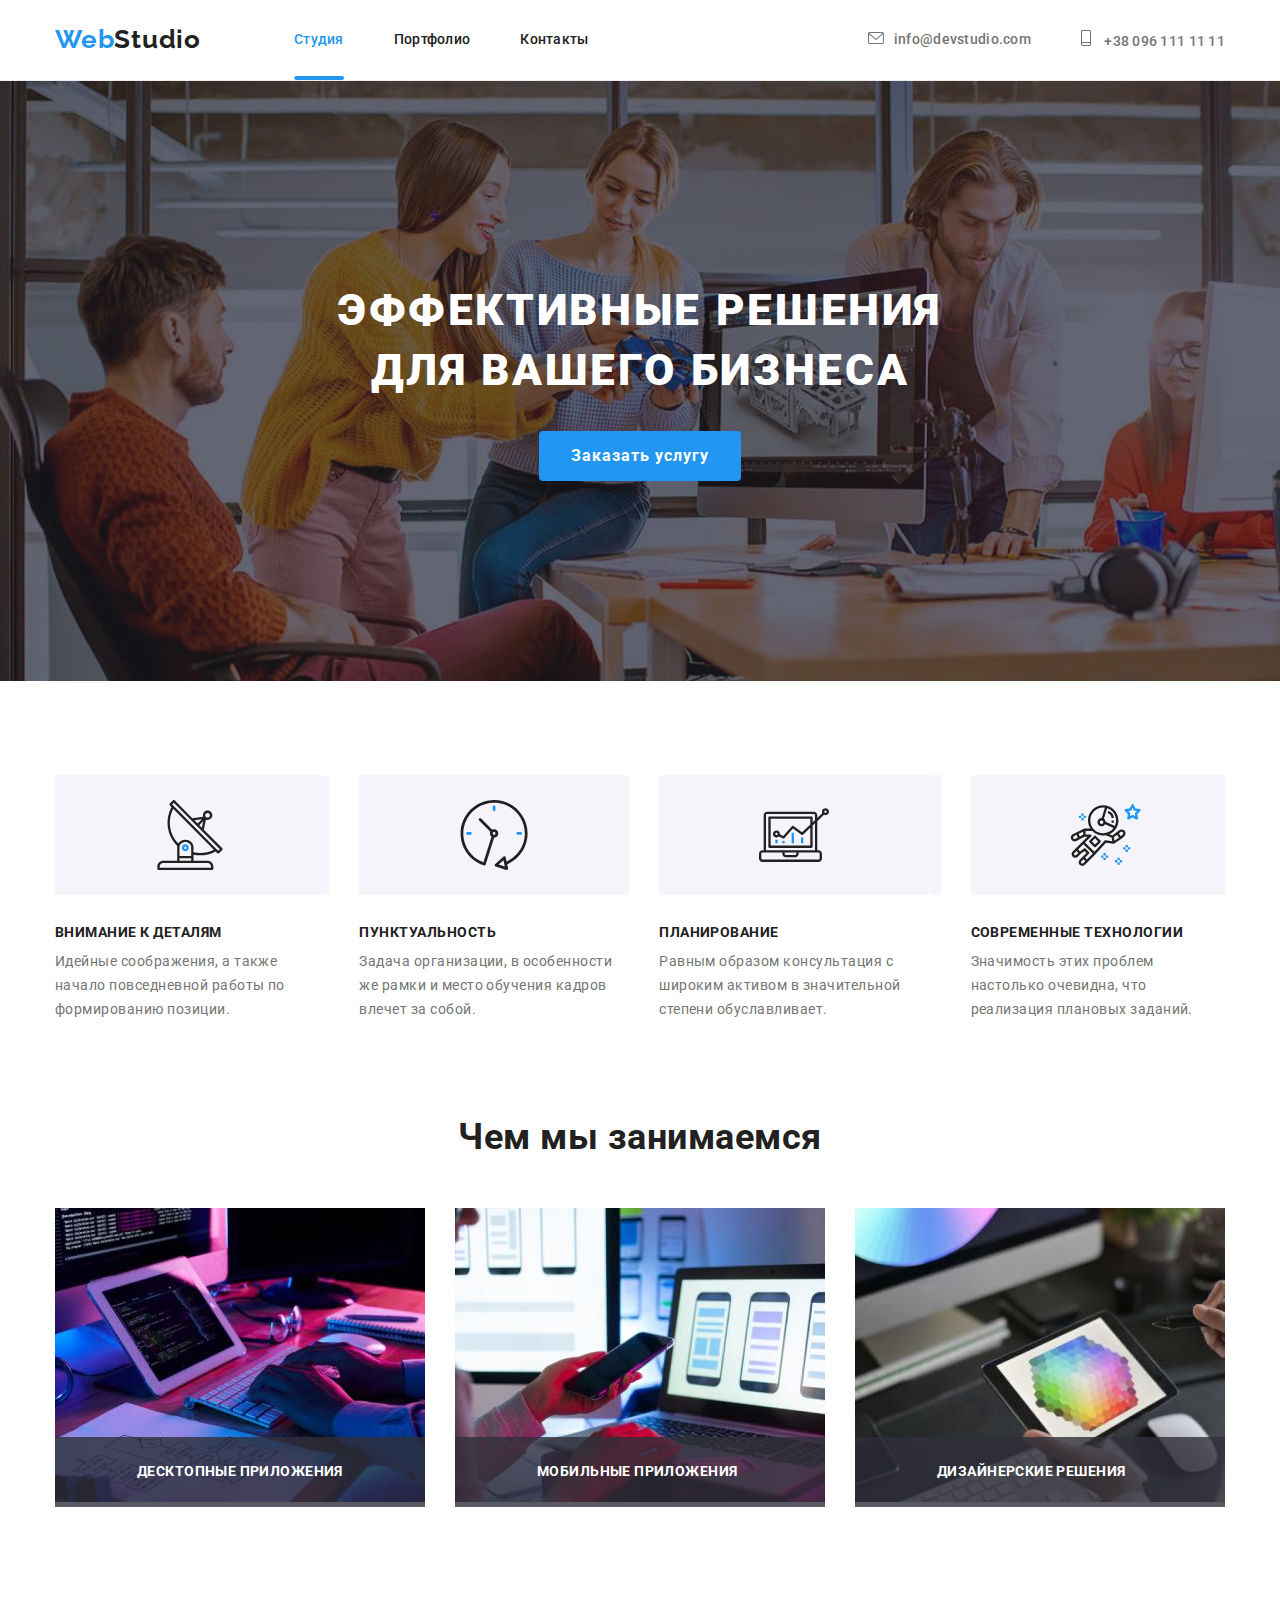
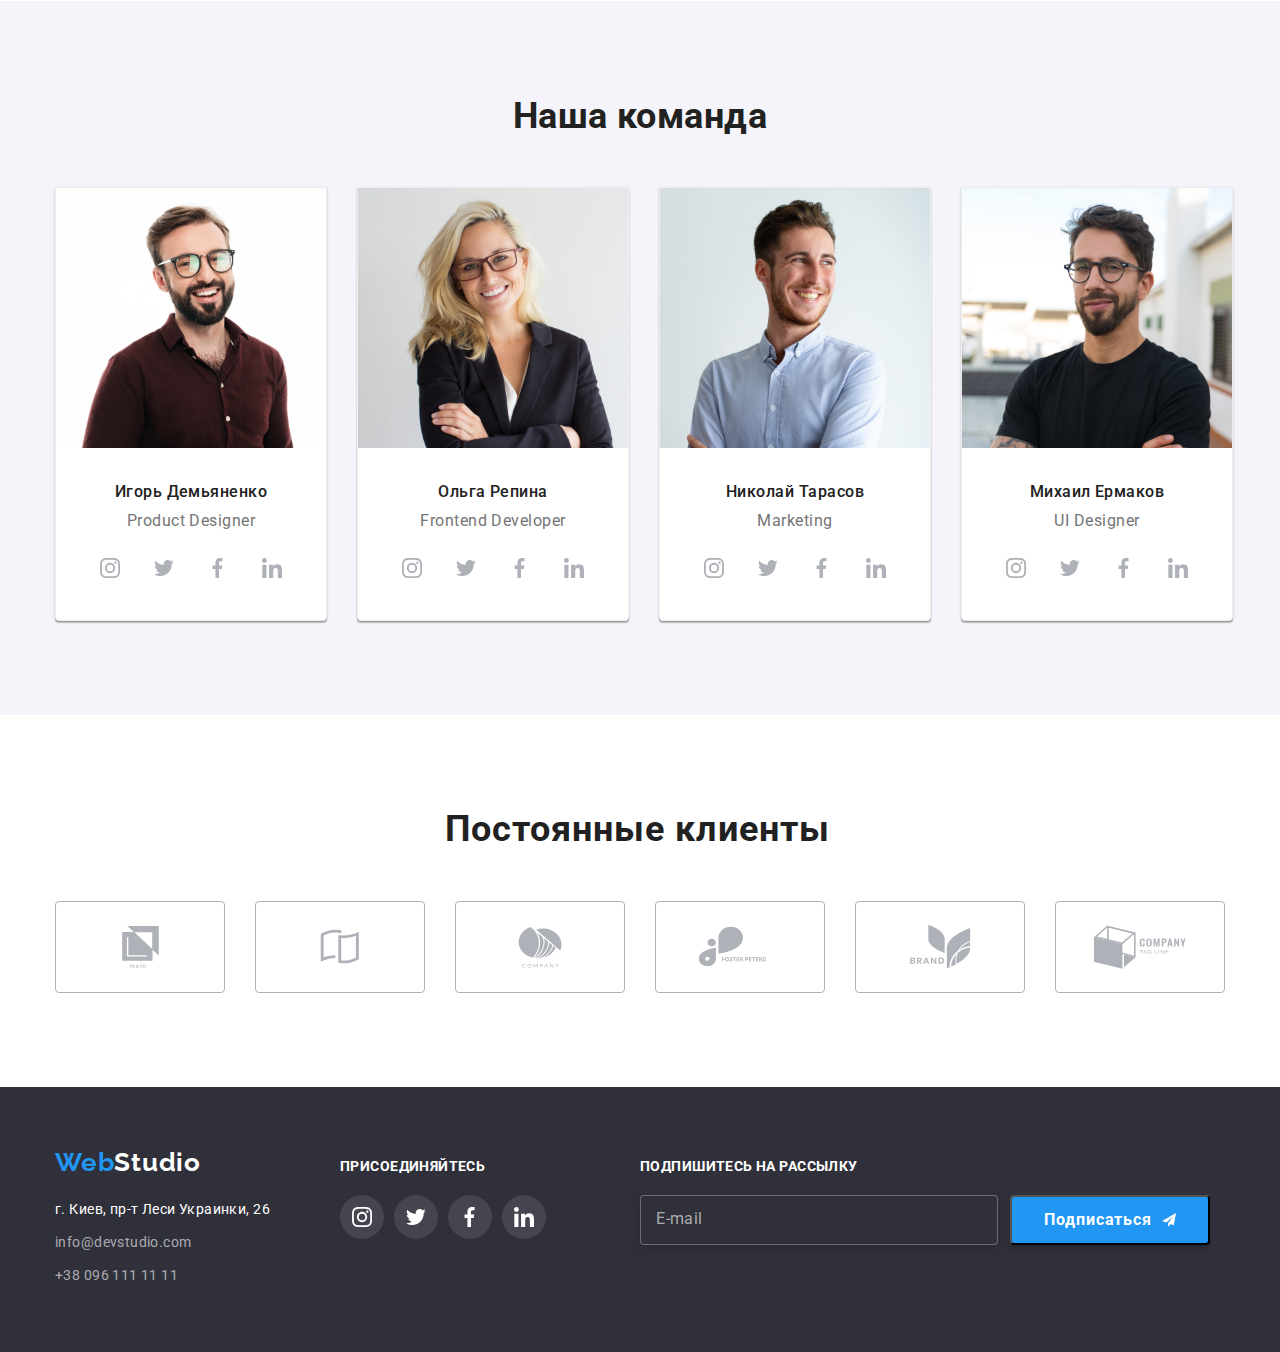
==== index.html @ e9933fcd "сделал форму на футер" ====
<!DOCTYPE html>
<html lang="ru">
<head>
    <meta charset="UTF-8">
    <meta http-equiv="X-UA-Compatible" content="IE=edge">
    <meta name="viewport" content="width=device-width, initial-scale=1.0">
    <title>"Эфективное решение для вашего бизнеса"</title>
    <link rel="preconnect" href="https://fonts.googleapis.com">
    <link rel="preconnect" href="https://fonts.gstatic.com" crossorigin>
<link rel="preconnect" href="https://fonts.googleapis.com">
<link rel="preconnect" href="https://fonts.gstatic.com" crossorigin>
<link href="https://fonts.googleapis.com/css2?family=Raleway:wght@700&family=Roboto:wght@400;500;700;900&display=swap" rel="stylesheet">    
<link rel="stylesheet" href="https://cdnjs.cloudflare.com/ajax/libs/modern-normalize/1.1.0/modern-normalize.min.css">
<link rel="stylesheet" href="./css/styles.css">
</head>
<body>
    <header class="hader">
        <div class="conteiner header">
            <a class="logo" href="index.html">Web<span class="logo studio">Studio</span></a>
            <nav class="navigation-nav">
                <ul class="navigation">
                    <li class="navigation-list"><a class="navigation-link current" href="index.html">Студия</a></li>
                    <li class="navigation-list"><a class="navigation-link" href="./portfolio.html">Портфолио</a></li>
                    <li class="navigation-list"><a class="navigation-link" href="index.html">Контакты</a></li>
                </ul>
            </nav>
            <ul class="contacts">
                <li class="cotacts-li"> 
                    <a class="contacts-link" href="emailto:info@devstudio.com"><svg class="image-contacts" width="16" height="12">
                        <use href="./image/symbol-defs.svg#icon-envelope"></use></svg>info@devstudio.com
                    </a>
                </li>
                <li class="contacts-li">
                    <a class="contacts-link" href="tel:+380961111111"><svg class="image-contacts" width="10" height="16">
                        <use href="./image/symbol-defs.svg#icon-telephone"></use></svg> +38 096 111 11 11
                    </a>
                </li>
            </ul>
        </div>
    </header>
        
    <main>
       <section class="section main">
            <div class="conteiner hero">
                <h1 class="main-title">Эффективные решения для вашего бизнеса</h1>
                <button class="main-button" type="button" data-modal-open>Заказать услугу</button>
            </div>
            <div class="backdrop is-hidden" data-modal>
                <div class="modal">
                    <button type="button" class="closed" data-modal-close>
                        <svg class="image-closed">
                            <use href="./image/symbol-defs.svg#icon-close"></use>
                        </svg>
                    </button>
                </div>
            </div>
        </section>
        <section class="section feature">
            <div class="conteiner">
                <ul class="feature-ul">
                    <li class="feature-li attention">
                        <h3 class="feature-title">Внимание к деталям</h3>
                        <p class="text">Идейные соображения, а также начало повседневной работы по формированию позиции.</p>
                    </li>
                    <li class="feature-li punctuality">
                        <h3 class="feature-title">Пунктуальность</h3>
                        <p class="text">Задача организации, в особенности же рамки и место обучения кадров влечет за собой.</p>
                    </li>
                    <li class="feature-li planning">
                        <h3 class="feature-title">Планирование</h3>
                        <p class="text">Равным образом консультация с широким активом в значительной степени обуславливает.</p>
                    </li>
                    <li class="feature-li technology">
                        <h3 class="feature-title">Современные технологии</h3>
                        <p class="text">Значимость этих проблем настолько очевидна, что реализация плановых заданий.</p>
                    </li>
                </ul>
            </div>
        </section>
        <section class="section activities">
            <div class="conteiner activities">
                <h2 class="activities-title">Чем мы занимаемся</h2>
                <ul class="activities-list">
                    <li class="activities-img">
                        <img src="./image/business1.jpg" width="370" alt="клавиатура и схемы">
                        <p class="bg-text">Десктопные приложения</p>
                    </li>
                    <li class="activities-img">
                        <img src="./image/business2.jpg" width="370" alt="разработка мобильного приложения">
                        <p class="bg-text">Мобильные приложения</p>
                    </li>
                    <li class="activities-img">
                        <img src="./image/business3.jpg" width="370" alt="цвета в приложении">
                        <p class="bg-text">Дизайнерские решения</p>
                    </li>
                </ul>
                
            </div>
        </section>
        <section class="section team">
            <div class="conteiner">
                <h2 class="team-title">Наша команда</h2>
                <ul class="team-ul">
                    <li class="team-list">
                        <img src="./image/фото1.jpg" width="270" alt="фото Игоря">
                        <h3 class="name">Игорь Демьяненко</h3>
                        <p class="job">Product Designer</p>
                        <ul class="social-ul">
                            <li class="social-li"><a class="social-link" href=""><svg class="social-image"><use href="./image/symbol-defs.svg#icon-instagram"></use></svg></a></li>
                            <li class="social-li"><a class="social-link" href=""><svg class="social-image"><use href="./image/symbol-defs.svg#icon-twt"></use></svg></a></li>
                            <li class="social-li"><a class="social-link" href=""><svg class="social-image"><use href="./image/symbol-defs.svg#icon-fb"></use></svg></a></li>
                            <li class="social-li"><a class="social-link" href=""><svg class="social-image"><use href="./image/symbol-defs.svg#icon-linkedin-1"></use></svg></a></li>

                        </ul>
                    </li>
                    <li class="team-list">
                        <img src="./image/фото2.jpg" width="270" alt="фото Ольги">
                        <h3 class="name">Ольга Репина</h3>
                        <p class="job">Frontend Developer</p>
                        <ul class="social-ul">
                            <li class="social-li"><a class="social-link" href=""><svg class="social-image"><use href="./image/symbol-defs.svg#icon-instagram"></use></svg></a></li>
                            <li class="social-li"><a class="social-link" href=""><svg class="social-image"><use href="./image/symbol-defs.svg#icon-twt"></use></svg></a></li>
                            <li class="social-li"><a class="social-link" href=""><svg class="social-image"><use href="./image/symbol-defs.svg#icon-fb"></use></svg></a></li>
                            <li class="social-li"><a class="social-link" href=""><svg class="social-image"><use href="./image/symbol-defs.svg#icon-linkedin-1"></use></svg></a></li>

                        </ul>
                    </li>
                    <li class="team-list">
                        <img src="./image/фото3.jpg" width="270" alt="фото Николая">
                        <h3 class="name">Николай Тарасов</h3>
                        <p class="job">Marketing</p>
                        <ul class="social-ul">
                            <li class="social-li"><a class="social-link" href=""><svg class="social-image"><use href="./image/symbol-defs.svg#icon-instagram"></use></svg></a></li>
                            <li class="social-li"><a class="social-link" href=""><svg class="social-image"><use href="./image/symbol-defs.svg#icon-twt"></use></svg></a></li>
                            <li class="social-li"><a class="social-link" href=""><svg class="social-image"><use href="./image/symbol-defs.svg#icon-fb"></use></svg></a></li>
                            <li class="social-li"><a class="social-link" href=""><svg class="social-image"><use href="./image/symbol-defs.svg#icon-linkedin-1"></use></svg></a></li>
                        </ul>
                    </li>
                    <li class="team-list">
                        <img src="./image/фото4.jpg" width="270" alt="фото Михаила">
                        <h3 class="name">Михаил Ермаков</h3>
                        <p class="job">UI Designer</p>
                        <ul class="social-ul">
                            <li class="social-li"><a class="social-link" href=""><svg class="social-image"><use href="./image/symbol-defs.svg#icon-instagram"></use></svg></a></li>
                            <li class="social-li"><a class="social-link" href=""><svg class="social-image"><use href="./image/symbol-defs.svg#icon-twt"></use></svg></a></li>
                            <li class="social-li"><a class="social-link" href=""><svg class="social-image"><use href="./image/symbol-defs.svg#icon-fb"></use></svg></a></li>
                            <li class="social-li"><a class="social-link" href=""><svg class="social-image"><use href="./image/symbol-defs.svg#icon-linkedin-1"></use></svg></a></li>
                        </ul>
                    </li>
                </ul>
            </div>
        </section>
        <section class="section clients">
            <div class="conteiner"> 
                <h2 class="title-clients">Постоянные клиенты</h2>
                <ul class="clients-ul">
                    <li class="clients-li"><a href="" class="clients-link"><svg class="icon-clients" width="41" height="42"><use href="./image/symbol-defs.svg#icon-gr1"></use></svg></a></li>
                    <li class="clients-li"><a href="" class="clients-link"><svg class="icon-clients" width="40" height="52"><use href="./image/symbol-defs.svg#icon-gr2"></use></svg></a></li>
                    <li class="clients-li"><a href="" class="clients-link"><svg class="icon-clients" width="44" height="42"><use href="./image/symbol-defs.svg#icon-gr3"></use></svg></a></li>
                    <li class="clients-li"><a href="" class="clients-link"><svg class="icon-clients" width="85" height="41"><use href="./image/symbol-defs.svg#icon-gr4"></use></svg></a></li>
                    <li class="clients-li"><a href="" class="clients-link"><svg class="icon-clients" width="63" height="45"><use href="./image/symbol-defs.svg#icon-gr5"></use></svg></a></li>
                    <li class="clients-li"><a href="" class="clients-link"><svg class="icon-clients" width="94" height="44"><use href="./image/symbol-defs.svg#icon-gr6"></use></svg></a></li>

                </ul>
            </div>

        </section>
    </main>
    <footer class="section-footer">
       <div class="conteiner footer">
            <div class="primary">
                <a class="logo white" href="index.html">Web<span class="footer-studio">Studio</span></a>
                <address class="adress-footer">
                    <p class="adress">г. Киев, пр-т Леси Украинки, 26</p>
                    <ul class="list">
                        <li><a class="contacts-footer" href="emailto:info@devstudio.com">info@devstudio.com </a></li>
                        <li><a class="contacts-footer tel" href="tel:+380961111111"> +38 096 111 11 11</a></li>
                    </ul>
                </address>
            </div>
            <div class="second">
                <h2 class="title-footer">Присоединяйтесь</h2>
                <ul class="social-footer">
                    <li class="footer-li"><a href="" class="footer-link"><svg class="icon-footer"><use href="./image/symbol-defs.svg#icon-instagram"></use></svg></a></li>
                    <li class="footer-li"><a href="" class="footer-link"><svg class="icon-footer"><use href="./image/symbol-defs.svg#icon-twt2"></use></svg></a></li>
                    <li class="footer-li"><a href="" class="footer-link"><svg class="icon-footer"><use href="./image/symbol-defs.svg#icon-fb2"></use></svg></a></li>
                    <li class="footer-li"><a href="" class="footer-link"><svg class="icon-footer"><use href="./image/symbol-defs.svg#icon-linkedin-1-1"></use></svg></a></li>
                </ul>
            </div>
            
                
                    <div class="form-conteiner">
                        <h2 class="title-form">Подпишитесь на рассылку</h2>
                        <form class="form-footer">
                            <label class="footer-label" for="mail-footer">
                                <input 
                                class="footer-input" 
                                type="text" 
                                name="mail-footer" 
                                id="mail-footer">
                                <span class="text-footer">E-mail</span>
                            </label>
                            <button type="submit" class="button-footer">Подписаться <svg class="icon-send" width="24" height="24" ><use href="./image/symbol-defs.svg#icon-icon-send" ></use></svg></button>
                        </form>
                    </div>
                



           
        </div>
    </footer>
<script src="./js/modal.js"></script>
</body>
</html>
---- css/styles.css ----
:root {
    --primary-text-color: #757575;
    --title-text-color: #212121;
    --accent-color: #2196F3;
}


a {
    text-decoration: none;
    cursor: default;
}



body {
    color:var(--primary-text-color);
    background-color: #ffffff;
    font-family: roboto, sans-serif;
    letter-spacing: 0.03em;
}
ul {
    padding-inline-start: 0;
    margin-block-start: 0;
    margin-block-end: 0;
    list-style: none;
}
p {
    display: none;
    margin-block-start: 1em;
    margin-block-end: 1em;
    margin-inline-start: 0px;
    margin-inline-end: 0px;
}


.conteiner {
    width: 1200px;
    margin-left: auto;
    margin-right: auto;
    padding-left: 15px;
    padding-right: 15px;
    

}


.section {
    padding-top: 94px;
    padding-bottom: 94px;
}

/* секция хедер */

.logo {
    padding-right: auto;
    padding-top: 24px;
    padding-bottom: 25px;
    font-family: 'Raleway';
    font-style: normal;
    font-weight: 700;
    font-size: 26px;
    line-height: 1.19;
    letter-spacing: 0.03em;
    color: #2196F3; 
    
}
.studio {
    color: var(--title-text-color);
    margin-left: 0;
    padding-left: 0;
}

header {
    border-bottom: 1px solid #ECECEC;
}

.header {
    display: flex;
    align-items: center;
    margin-bottom: 0;
    
}

.navigation {
    display: flex;
    padding-left: 93px;
    margin-bottom: 0;
    margin-top: 0;
    
}



.navigation-link {
    padding-top: 32px;
    display: block;
    color: var(--title-text-color);
    font-family: 'Roboto';
    font-style: normal;
    font-weight: 500;
    font-size: 14px;
    line-height: 1.14;
    letter-spacing: 0.02em;
    transition: color 250ms cubic-bezier(0.4, 0, 0.2, 1);
}
.navigation-list + .navigation-list {
    margin-left: 50px;
}

.contacts {
    display: flex;
    margin-left: auto;
    margin-bottom: 0;
    padding-left: 0;
    margin-top: 0;
    
}
.contacts-li {
    margin-left: 50px;
    
}



.navigation-link:hover, 
.navigation-link:focus {
    color: var(--accent-color);
}



.contacts-link {
    min-width: 142px;
    padding-top: 32px;
    padding-bottom: 32px;
    color: var(--primary-text-color);
    font-family: 'Roboto';
    font-weight: 500;
    font-size: 14px;
    line-height: 1.14;
    letter-spacing: 0.02em;
    transition: color 250ms cubic-bezier(0.4, 0, 0.2, 1), fill 250ms cubic-bezier(0.4, 0, 0.2, 1);
}

.contacts-link:hover,
.contacts-link:focus {
    fill: var(--accent-color);
    color: var(--accent-color);
}

.image-contacts {
    margin-right: 10px;
    fill: currentColor;
}
.current {
    color: var(--accent-color);
}
.current::after {
    content: "";
    background-image: url(../image/hover.svg);
    margin-top: 28px;
    display: block;
    width: 100%;
    height: 4px;
    border-radius: 2px;
}

/* главная секция */
.main {
    background-image: linear-gradient(to right,
            #2F303A66, rgba(47, 48, 58, 0.4)), url(../image/Img.jpg);
    text-align: center;
    padding-top: 200px;
    padding-bottom: 200px;

}

.main-title {
    margin-top: 0;
    margin-left: auto;
    margin-right: auto;
    margin-bottom: 30px;
    
    
    color: #FFFFFF;
    font-weight: 900;
    font-size: 44px;
    line-height: 1.36;
    letter-spacing: 0.06em;
    text-transform: uppercase;
    width: 696px;
    
    
    
}
.main-button {
    display: inline-block;
    cursor: pointer;
    padding: 10px 32px;
    
    min-width: 136px;
    color: #FFFFFF;
    background-color: #2196F3;
    font-weight: 700;
    font-size: 16px;
    line-height: 1.87;
    text-align: center;
    letter-spacing: 0.06em;
    border: 0;
    border-radius: 4px;
    
}

/* наши преимущества */
.feature {
    
    margin-left: auto;
    margin-right: auto;
}

.feature-ul {
    display: flex;
    align-items: center;
    margin-bottom: 0;
    margin-top: 0;
    padding-left: 0;

}
.attention::before{
background-image: url(../image/Group\ 1.svg);
content: "";
display: block;
height: 120px;
}

.punctuality::before{
    background-image: url(../image/Group\ 2.svg);
        content: "";
        display: block;
        height: 120px;
}
.planning::before {
    background-image: url(../image/Group\ 33.svg);
        content: "";
        display: block;
        height: 120px;
       
}

.technology::before {
    background-image: url(../image/Group\ 4.svg);
        content: "";
        display: block;
        height: 120px;
}

.feature-li + .feature-li {
    margin-left: 30px;
}
.feature-title {
    color: var(--title-text-color);
    font-weight: 700;
    font-size: 14px;
    line-height: 1.14;
    text-transform: uppercase;
    margin-top: 30px;
    margin-bottom: 10px;
    
}
.text {
    margin-top: 0;
    margin-bottom: 0;
    font-weight: 400;
    font-size: 14px;
    line-height: 1.71;
    display: block;
}

/* чем мы занимаемся */

.activities {
    margin-bottom: 0;
    padding-top: 0;
}
.activities-title {
    margin-bottom: 50px;
    margin-top: 0;
    text-align: center;

    color: var(--title-text-color);
    font-weight: 700;
    font-size: 36px;
    line-height: 42px;
        
}
.activities-list {
    display: flex;
    align-items: center;
    margin-bottom: 0;
    padding-left: 0;
    margin-top: 0;
}

.activities-img {
    position: relative;
    z-index: -1;
    
}
.activities-img+.activities-img {
    padding-left: 30px;
}

.bg-text {
    display: flex;
    position: absolute;
    bottom: 0;
    right: 0;
    font-size: 14px;
    font-weight: 700;
    line-height: 1.14;
    letter-spacing: 0.03em;
    text-transform: uppercase;
    color: #FFFFFF;
    background: rgba(47, 48, 58, 0.8);
    width: 370px;
    margin: 0;
    padding: 27px 82px;
}


/* наша команда */
.team {
    margin-top: 0;
    background: #F5F4FA;
    
}
.team-title {
    margin-top: 0;
    margin-bottom: 50px;
    color: var(--title-text-color);
    font-weight: 700;
    font-size: 36px;
    line-height: 1.17;
    text-align: center;
    
}

.team-list {
    border: 1px solid #EEEEEE;
    background: #ffffff;
    box-shadow: 0px 1px 3px rgba(0, 0, 0, 0.12), 0px 1px 1px rgba(0, 0, 0, 0.14), 0px 2px 1px rgba(0, 0, 0, 0.2);
    border-radius: 0px 0px 4px 4px;
}


.team-ul {
    display: flex;
    
}
.team-list + .team-list {
    margin-left: 30px;
}
.name {
    color: var(--title-text-color);
    font-weight: 500;
    font-size: 16px;
    line-height: 1.19;
    text-align: center;
    margin-bottom: 10px;
    margin-top: 30px;
    
}
.job {
    font-weight: 400;
    font-size: 16px;
    line-height: 1.19;
    text-align: center;
    margin-top: 0;
    display: block;
    width: 270px;
}
.social-ul {
    display: flex;
    margin-left: auto;
    margin-right: auto;
    margin-bottom: 30px;
    margin-top: 16px;
    width: 206px;
    
}
.social-image {
    width: 20px;
    height: 20px;
    
}
.social-link {
    width: 44px;
    height: 44px;
    border-radius: 50%;
    display: flex;
    padding: 12px;
    fill: #AFB1B8;
    transition: background-color 250ms cubic-bezier(0.4, 0, 0.2, 1), fill 250ms cubic-bezier(0.4, 0, 0.2, 1);
}

.social-link:hover,
.social-link:focus {
    background-color: var(--accent-color);
    fill: #ffffff;
}


.social-li + .social-li {
    margin-left: 10px;
}
/* секция клиенты */

.clients {
    
    margin-left: auto;
    margin-right: auto;
    text-align: center;
    
}
.title-clients {
    display: flex;
    width: 391px;
    font-family: 'Roboto';
    font-style: normal;
    font-weight: 700;
    font-size: 36px;
    line-height: 1.16;
    letter-spacing: 0.03em;
    color: #212121;
    margin-bottom:0;
    margin-top: 0;
    margin-left: auto;
    margin-right: auto;
    padding: 0;
    margin-block-start: 0;
    margin-block-end: 0;
}

.clients-ul {
    display: flex;
    width: 1170px;
    justify-content: center;
    text-align: center;
    color: #AFB1B8;
    margin-top: 50px;
}

.clients-li {
   
    display: flex;
}
.clients-li + .clients-li {
    margin-left: 30px;
}

.clients-link {
    display: flex;
    fill: #AFB1B8;
    width: 170px;
    height: 92px;
    align-items: center;
    justify-content: center;
    border: 1px solid #AFB1B8;
    border-radius: 4px;
    transition: border 250ms cubic-bezier(0.4, 0, 0.2, 1), fill 250ms cubic-bezier(0.4, 0, 0.2, 1);
}

.icon-clients {
    color: currentColor;
}


 .clients-link:hover,
 .clients-link:focus {
    fill: #2196F3;
    border: 1px solid #2196F3;
 }



/* футер */
.section-footer {
    background-color: #2F303A;
    margin-right: auto;
    color: var(--primary-text-color);
    padding-top: 60px;
    padding-bottom: 60px;
    display: flex;
   
    
}

.footer {
    display: flex;
}

.primary {
    margin-right: 70px;
}

.footer-studio {
    font-weight: 700;
    font-size: 26px;
    line-height: 1.19;
    letter-spacing: 0.03em;
    color: #FFFFFF
}
.adress-foter {
    padding-bottom: 60px;
    display: flex;
}

.white {
    display: block;
    margin-bottom: 20px;
    
    padding: 0;
}
.adress {
    margin-top: 0;
    margin-bottom: 9px;
    color: #ffffff;
    font-family: 'Roboto';
    font-style: normal;
    font-weight: 400;
    font-size: 14px;
    line-height: 1.71;
    letter-spacing: 0.03em;
    display: block;
    
}
.contacts-footer {
    display: block;
    margin-bottom: 9px;
    color: rgba(255, 255, 255, 0.6);
    text-decoration: none;
    cursor: default;
    font-family: 'Roboto';
    font-style: normal;
    font-weight: 400;
    font-size: 14px;
    line-height: 1.71;
    letter-spacing: 0.03em;
}
.tel {
    margin-bottom: 0;
}
.list {
    margin-top: 0;
    margin-bottom: 4px;
    padding-left: 0;
    transition: color 250ms cubic-bezier(0.4, 0, 0.2, 1);
}



.list :hover, 
.list :focus {
color: var(--accent-color);
}

.second {
    
    width: 206px;
}
.title-footer {
    font-family: 'Roboto';
    font-style: normal;
    font-weight: 700;
    font-size: 14px;
    line-height: 1.14;
    letter-spacing: 0.03em;
    text-transform: uppercase;
    color: #FFFFFF;
    display: flex;
    margin-bottom: 20px;
    
    width: 145px;
    
}
.social-footer {
    display: flex;
    width: 206px;
    margin-left: auto;
    margin-right: auto;

}
.footer-li {
    width: 44px;
    height: 44px;
}
.footer-li + .footer-li {
    margin-left: 10px;
}
.footer-link {
    display: flex;
    border-radius: 50%;
    padding: 12px;
    width: 44px;
    height: 44px;
    background: rgba(255, 255, 255, 0.1);
    fill: #ffffff;
    transition: background-color 250ms cubic-bezier(0.4, 0, 0.2, 1);
    
}

.icon-footer {
    width: 20px;
    height: 20px;

}

.footer-link:hover, 
.footer-link:focus {
    background-color: #2196F3;
}

.form-conteiner {
    margin-left: 94px;
    width: 570px;
    display: flex;
    flex-direction: column;
}
.title-form {
    font-family: 'Roboto';
    font-style: normal;
    font-weight: 700;
    font-size: 14px;
    line-height: 1.14;
    letter-spacing: 0.03em;
    text-transform: uppercase;
    color: #FFFFFF;
    margin-bottom: 20px;
}

.form-footer {
    display: flex;
}
.footer-input {
    width: 358px;
    height: 50px;
    border: 1px solid rgba(255, 255, 255, 0.3);
    filter: drop-shadow(0px 4px 4px rgba(0, 0, 0, 0.15));
    border-radius: 4px;
    background-color: #2F303A;
    margin-right: 12px;
    color:  rgba(255, 255, 255, 0.3);
    padding-left: 16px;
}
.footer-label {
    position: relative;
    
}

.text-footer {
    position: absolute;
    top: 15px;
    left: 16px;
    color: rgba(255, 255, 255, 0.6);
}
.button-footer {
    width: 200px;
    height: 50px;
    background: #2196F3;
    box-shadow: 0px 4px 4px rgba(0, 0, 0, 0.15);
    border-radius: 4px;
   
    font-family: 'Roboto';
    font-style: normal;
    font-weight: 700;
    font-size: 16px;
    line-height: 1.87;
    letter-spacing: 0.06em;
    color: #FFFFFF;
    padding-top: 10px;
    padding-bottom: 10px;
    
    align-items: center;
    justify-content: center;
    display: flex;
    margin-right: 0;
}

.icon-send {
    padding-left: 10px;
}


/* разметка для кнопки */
.backdrop {
    position: fixed;
    width: 100%;
    height: 100%;
    top: 0;
    left: 0;
    background-color: rgba(0, 0, 0, 0.1);
    border: 1px solid #0000001A;
    transition: opasity 250ms cubic-bezier(0.4, 0, 0.2, 1),
    visibilitty 250ms cubic-bezier(0.4, 0, 0.2, 1);
}

.backdrop.is-hidden {
    visibility: hidden;
    opacity: 0;
    pointer-events: none;
   
}

.modal {
    position: absolute;
    top: 50%;
    left: 50%;
    transform: translate(-50%, -50%);
    width: 528px;
    height: 581px;
    background-color: #FFFFFF;
    box-shadow: 0px 1px 3px rgba(0, 0, 0, 0.12), 0px 1px 1px rgba(0, 0, 0, 0.14), 0px 2px 1px rgba(0, 0, 0, 0.2);
    border-radius: 4px;
    display: flex;
    
}

.backdrop.is-hidden .modal {
    transform: translate(-50%, -50%) scale(1.1,1)
}


.image-closed {
   width: 11px;
   height: 11px;
    
}
.closed {
    display: flex;
    position: absolute;
    top: 8px;
    right: 8px;
    justify-content: center;
    align-items: center;
    width: 30px;
    height: 30px;
    background: #FFFFFF;
    border: 1px solid rgba(0, 0, 0, 0.1);
    border-radius: 50%;
    cursor: pointer;
    padding: 6px;
  
}



/* css для портфолио */



.filter {
    display: flex;
    margin-top: 0;
    margin-bottom: 50px;
    width: 594px;
    margin-left: auto;
    margin-right: auto;
}

.filter-li {
    display: flex;
    margin-top: 0;
   
    
}

.filter-button {
    border-radius: 4px;
    cursor: pointer;
    background: #F5F4FA;
    color: var(--title-text-color);
    font-weight: 500;
    font-size: 16px;
    line-height: 1.63;
    text-align: center;
    padding: 6px 22px;
    margin-right: 0;
    min-width: 16px;
    border: 0;
    transition:  color 250ms cubic-bezier(0.4, 0, 0.2, 1), background 250ms cubic-bezier(0.4, 0, 0.2, 1),
    box-shadow 250ms cubic-bezier(0.4, 0, 0.2, 1), border-radius 250ms cubic-bezier(0.4, 0, 0.2, 1);
}

.filter-li+.filter-li {
    margin-left: 8px;
}

.filter-button:hover,
.filter-button:focus {
    background: var(--accent-color);
    color: #FFFFFF;
    box-shadow: 0px 3px 1px rgba(0, 0, 0, 0.1), 0px 1px 2px rgba(0, 0, 0, 0.08), 0px 2px 2px rgba(0, 0, 0, 0.12);
    border-radius: 4px;
}


.portfolio-main {
    display: flex;
    flex-wrap: wrap;
    margin-bottom: 0;
    margin-top: 0;
    padding-left: 0;
   
}

.portfolio-main :nth-child(n+7) {
    margin-bottom: 0px;
}
.portfolio-main :nth-child(3n) {
    margin-right: 0;
}

.portfolio-list {
   
    box-sizing: border-box;
    width: 370px;
    background: #FFFFFF;
    border: 1px solid #EEEEEE;
    margin-bottom: 30px;
    margin-right: 30px;
   
    transition: box-shadow 250ms cubic-bezier(0.4, 0, 0.2, 1);
}


.portfolio-list:hover,
.portfolio-list:focus {
    
box-shadow: 0px 1px 1px rgba(0, 0, 0, 0.12), 
0px 4px 4px rgba(0, 0, 0, 0.06), 
1px 4px 6px rgba(0, 0, 0, 0.16);
}

.image-title {
    margin-left: 24px;
    margin-right: 24px;
    margin-top: 20px;
    margin-bottom: 20px;
    width: 322px;
    display: inline-block;
    
}

.portfolio-title {
    width: 322px;
    color: var(--title-text-color);
    font-weight: 700;
    font-size: 18px;
    line-height: 2;
    letter-spacing: 0.06em;
    cursor: default;
    text-decoration: none;
    margin-top: 0;
    margin-bottom: 4px;
    
    
    
}

.overley {
    overflow: hidden;
    position: relative;
}
.portfolio-text {
    width: 322px;
    color: var(--primary-text-color);
    font-weight: 400;
    font-size: 16px;
    line-height: 1.87;
    margin-top: 0;
    margin-bottom: 0;
    display: flex;
    
}

.hover-portfolio {
   display: flex;
    position: absolute;
    top: 0;
    left: 0;
    width: 369px;
    margin: 0;
    background: rgba(33, 150, 243, 0.9);
    transform: translateY(100%);
    transition: transform 250ms cubic-bezier(0.4, 0, 0.2, 1);
  
}
.portfolio-list:hover .hover-portfolio {
    transform: translateY(0%);
   
}

.hover-text {
    display: inline-block;
    padding: 63px 24px;
    margin-top: 0;
    margin-bottom: 4px;
    font-weight: 400;
    font-size: 18px;
    line-height: 1.55;
    letter-spacing: 0.03em;
    color: #FFFFFF;
   
}
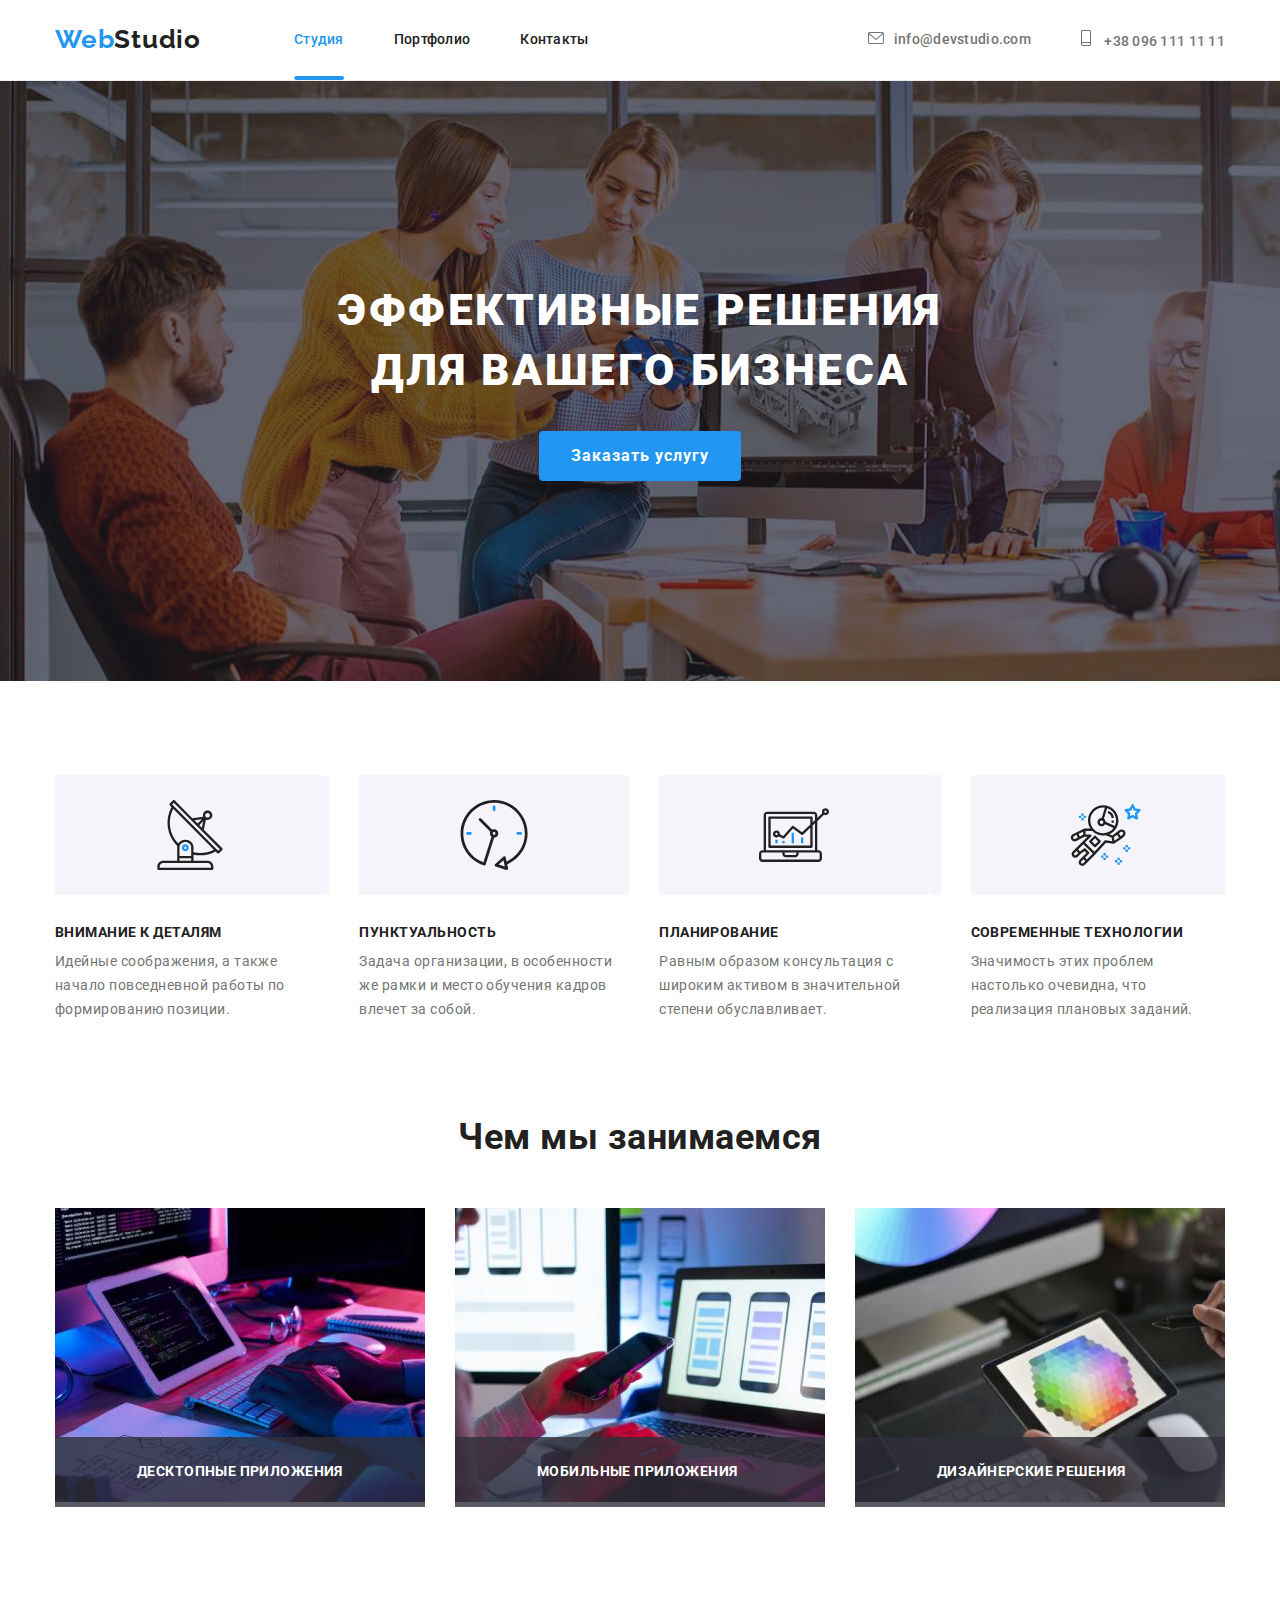
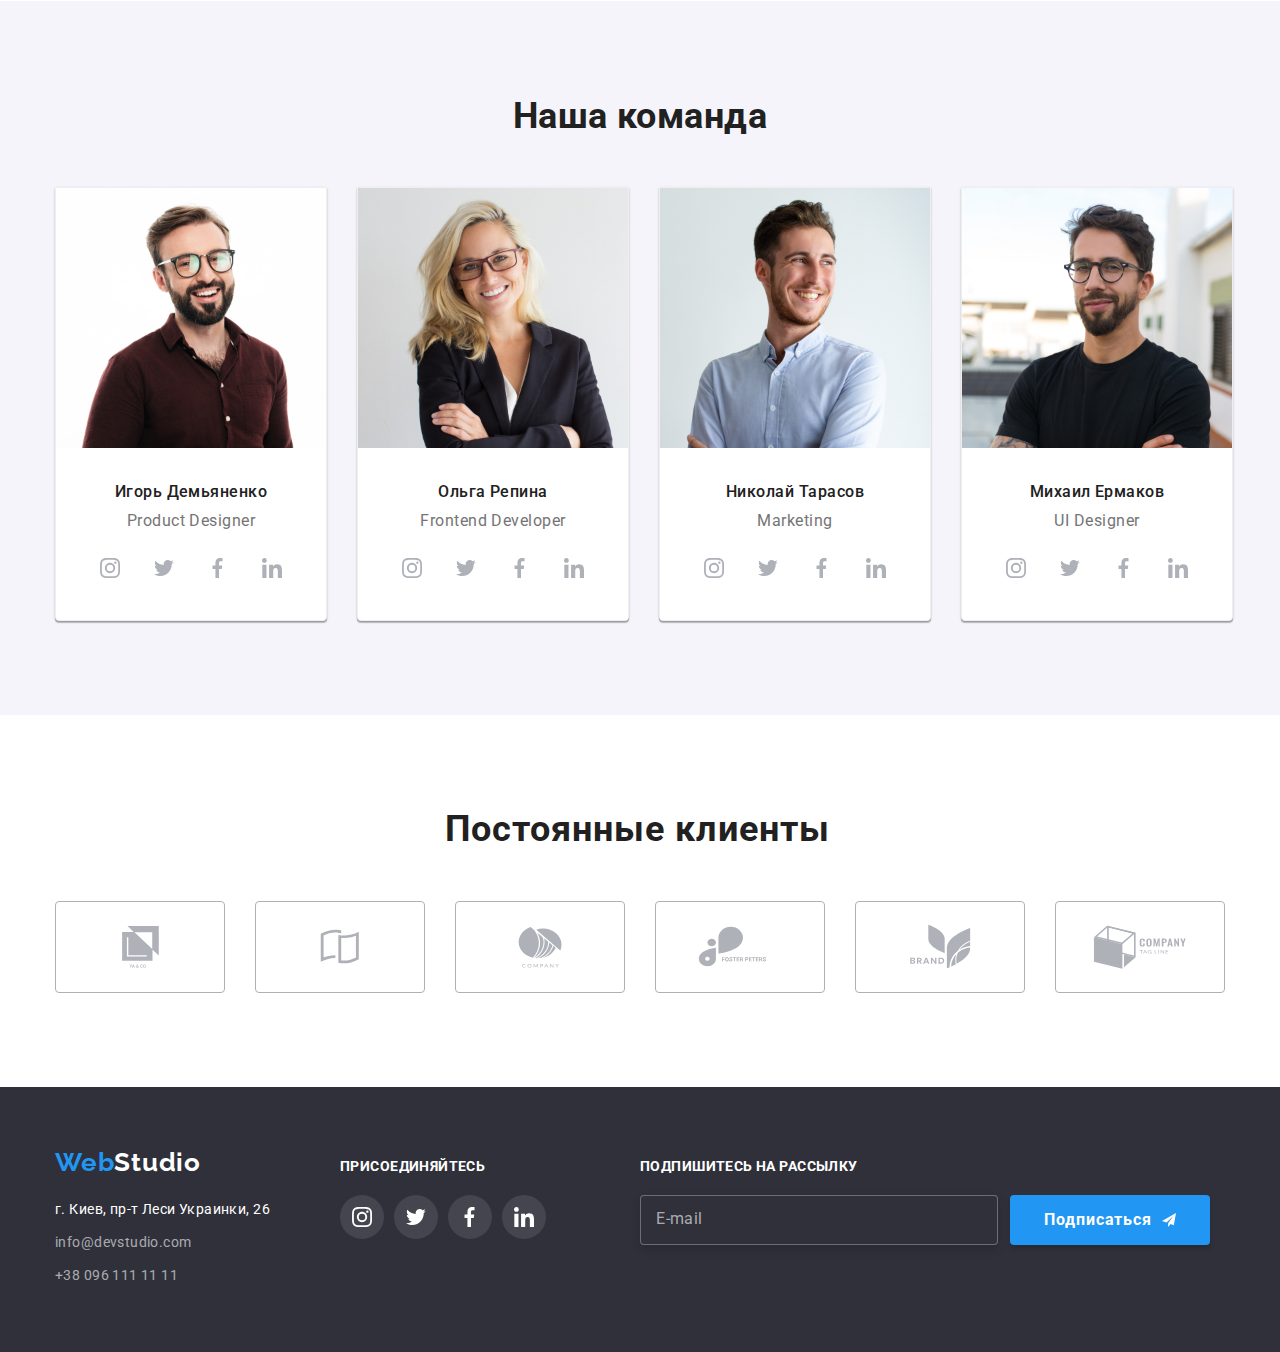
==== commit dc3476a8: "добавил изминения в фокус" ====
--- a/index.html
+++ b/index.html
@@ -197,7 +197,8 @@
                                 class="footer-input" 
                                 type="text" 
                                 name="mail-footer" 
-                                id="mail-footer">
+                                id="mail-footer"
+                                placeholder=" ">
                                 <span class="text-footer">E-mail</span>
                             </label>
                             <button type="submit" class="button-footer">Подписаться <svg class="icon-send" width="24" height="24" ><use href="./image/symbol-defs.svg#icon-icon-send" ></use></svg></button>
--- a/css/styles.css
+++ b/css/styles.css
@@ -662,14 +662,26 @@
     top: 15px;
     left: 16px;
     color: rgba(255, 255, 255, 0.6);
-}
+    transition: color 250ms cubic-bezier(0.4, 0, 0.2, 1),
+    transform 250ms cubic-bezier(0.4, 0, 0.2, 1);
+}
+
+.footer-label:focus-within .text-footer{
+    transform: translateY(-35px);
+    color: var(--accent-color);
+}
+.footer-input:not(:placeholder-shown) + .text-footer{
+    transform: translateY(-35px);
+    color: var(--accent-color);
+}
+
 .button-footer {
     width: 200px;
     height: 50px;
     background: #2196F3;
     box-shadow: 0px 4px 4px rgba(0, 0, 0, 0.15);
     border-radius: 4px;
-   
+    border: 0;
     font-family: 'Roboto';
     font-style: normal;
     font-weight: 700;
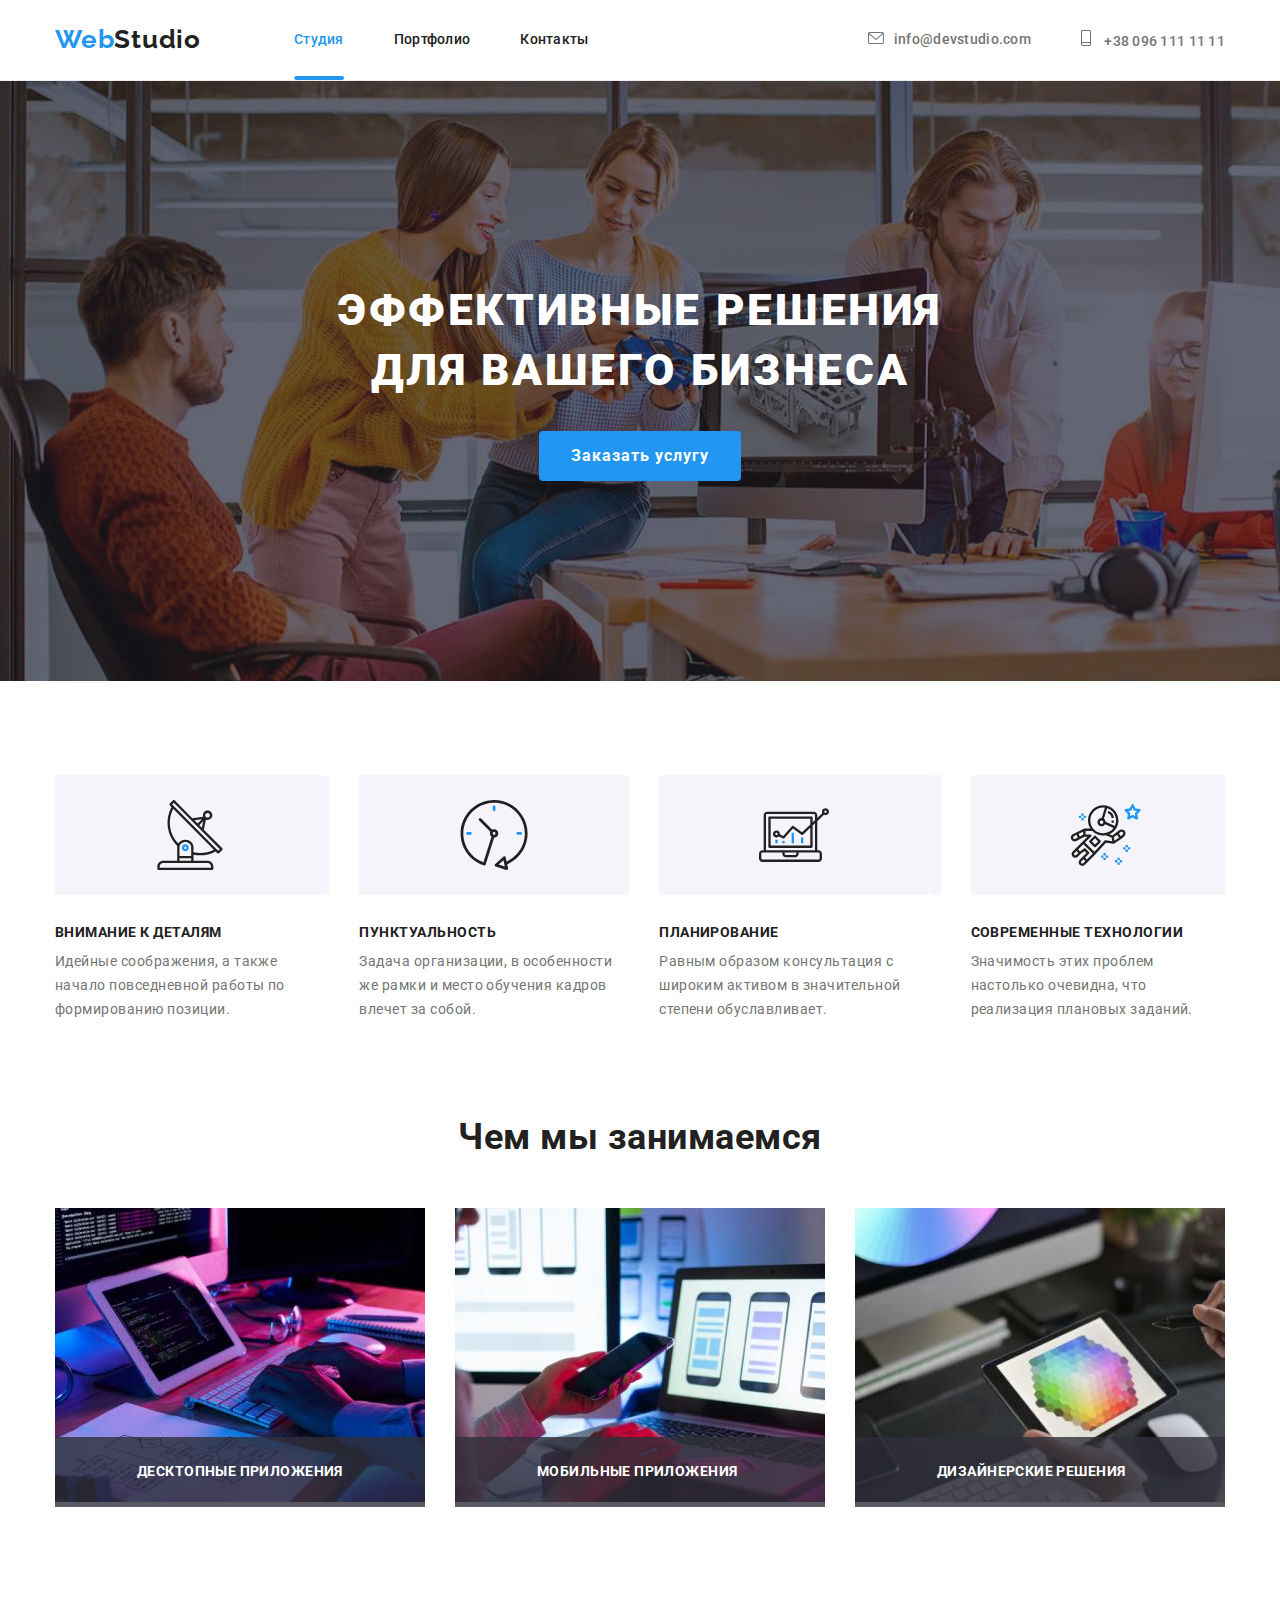
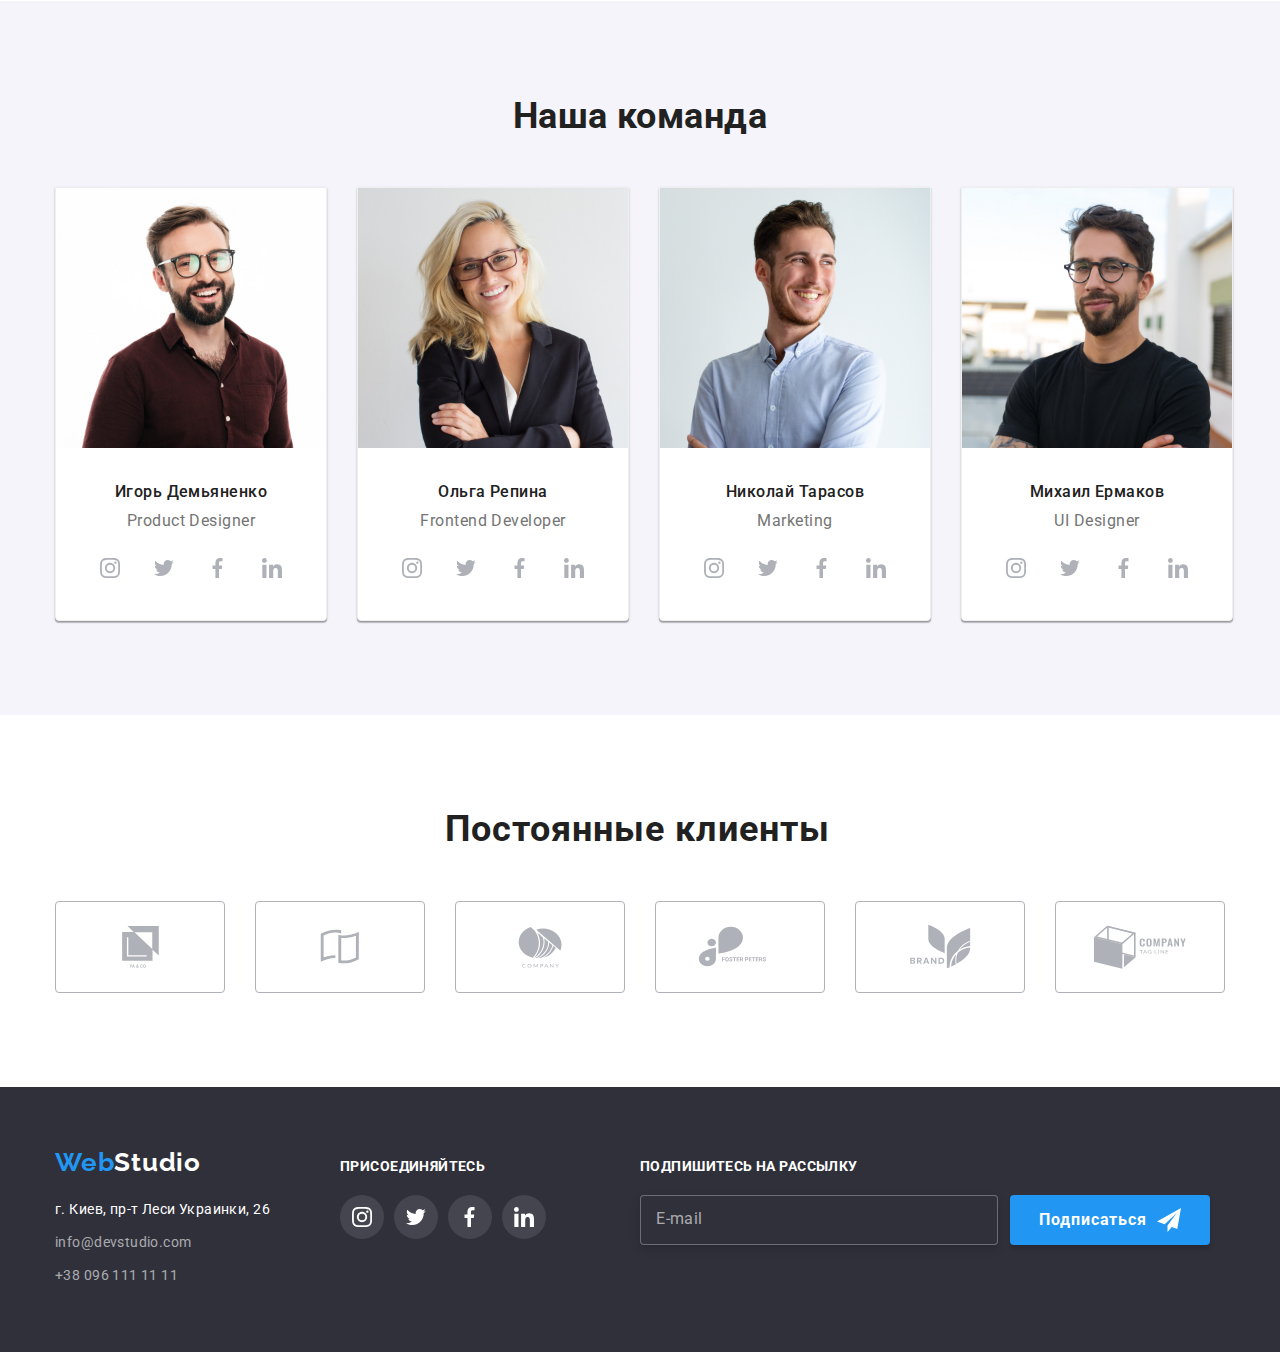
==== commit 797b2738: "исправил ошибки" ====
--- a/index.html
+++ b/index.html
@@ -52,6 +52,49 @@
                             <use href="./image/symbol-defs.svg#icon-close"></use>
                         </svg>
                     </button>
+                    <strong class="modal-title">Оставьте свои данные, мы вам перезвоним</strong>
+                    <form class="modal-form">
+                        <div class="container-input" role="group" >
+                            <p class="title-input">Имя</p>
+                            <label class="input-label">
+                                <input type="text" class="name-input">
+                                <svg width="18" height="18" class="icon-input"><use href="./image/symbol-defs.svg#icon-person-black"></use></svg>
+                            </label>
+                        </div>
+                        <div class="container-input" role="group">
+                            <p class="title-input">Телефон</p>
+                            <label class="input-label">
+                                <input type="text" class="name-input">
+                                <svg width="18" height="18" class="icon-input">
+                                    <use href="./image/symbol-defs.svg#icon-phone-black"></use>
+                                </svg>
+                            </label>
+                        </div>
+                        <div class="container-input" role="group">
+                            <p class="title-input">Почта</p>
+                            <label class="input-label">
+                                <input type="text" class="name-input">
+                                <svg width="18" height="18" class="icon-input">
+                                    <use href="./image/symbol-defs.svg#icon-email-black"></use>
+                                </svg>
+                            </label>
+                        </div>
+                        <div class="container-input" role="group">
+                            <p class="title-input">Комментарий</p>
+                            <label class="coment-label">
+                                <textarea rows="5" class="coment-input" placeholder="Введите текст"></textarea>
+                                
+                            </label>
+                        </div>
+                        <div class="treaty" role="group">
+                            <label class="checkbox-label">
+                                <input type="checkbox" class="treaty-input" checked>
+                                <span class="icon-checkbox"></span>
+                                <p class="checkbox-text">Соглашаюсь с рассылкой и принимаю <a href="" class="treaty-link">Условия договора</a></p>
+                            </label>
+                        </div>
+                    </form>
+                    <button type="submit" class="form-button">Отправить</button>
                 </div>
             </div>
         </section>
@@ -192,12 +235,11 @@
                     <div class="form-conteiner">
                         <h2 class="title-form">Подпишитесь на рассылку</h2>
                         <form class="form-footer">
-                            <label class="footer-label" for="mail-footer">
+                            <label class="footer-label">
                                 <input 
                                 class="footer-input" 
                                 type="text" 
                                 name="mail-footer" 
-                                id="mail-footer"
                                 placeholder=" ">
                                 <span class="text-footer">E-mail</span>
                             </label>
--- a/css/styles.css
+++ b/css/styles.css
@@ -699,7 +699,7 @@
 }
 
 .icon-send {
-    padding-left: 10px;
+    margin-left: 10px;
 }
 
 
@@ -729,11 +729,10 @@
     left: 50%;
     transform: translate(-50%, -50%);
     width: 528px;
-    height: 581px;
     background-color: #FFFFFF;
     box-shadow: 0px 1px 3px rgba(0, 0, 0, 0.12), 0px 1px 1px rgba(0, 0, 0, 0.14), 0px 2px 1px rgba(0, 0, 0, 0.2);
     border-radius: 4px;
-    display: flex;
+   
     
 }
 
@@ -747,6 +746,8 @@
    height: 11px;
     
 }
+
+
 .closed {
     display: flex;
     position: absolute;
@@ -764,7 +765,177 @@
   
 }
 
-
+.closed:hover {
+    fill: var(--accent-color);
+}
+
+.modal-title {
+    font-family: 'Roboto';
+    font-style: normal;
+    font-weight: 700;
+    font-size: 20px;
+    line-height: 1.15;
+    letter-spacing: 0.03em;
+    color: #212121;
+    width: 448px;
+    height: 23px;
+    display: flex;
+    justify-content: center;
+    margin-top: 40px;
+    margin-bottom: 12px;
+    margin-left: auto;
+    margin-right: auto;
+}
+
+.container-input {
+    width: 448px;
+    margin-left: auto;
+    margin-right: auto;
+}
+
+.container-input + .container-input {
+    margin-top: 10px;
+}
+.title-input {
+    display: block;
+    font-family: 'Roboto';
+    font-style: normal;
+    font-weight: 400;
+    font-size: 12px;
+    line-height: 1.16;
+    letter-spacing: 0.01em;
+    color: #757575;
+    text-align: start;
+    margin-bottom: 4px;
+}
+.input-label {
+    position: relative;
+    display: flex;
+    justify-content: flex-start;
+        align-items: center;
+}
+
+.icon-input {
+    position: absolute;
+    margin-left: 12px;
+    transition: fill 250ms cubic-bezier(0.4, 0, 0.2, 1)
+}
+.name-input {
+    width: 100%;
+    height: 40px;
+    padding-left: 42px;
+    padding-top: 12px;
+    padding-bottom: 12px;
+    border: 1px solid rgba(33, 33, 33, 0.2);
+    border-radius: 4px;
+    color: rgba(0, 0, 0, 1);
+    cursor: pointer;
+    transition: border 250ms cubic-bezier(0.4, 0, 0.2, 1),
+    outline 250ms cubic-bezier(0.4, 0, 0.2, 1);
+}
+.coment-label {
+    display: flex;
+    
+}
+
+.coment-input {
+    width: 100%;
+    height: 120px;
+    padding: 12px 16px;
+    cursor: pointer;
+    resize: none;
+    border: 1px solid rgba(33, 33, 33, 0.2);
+    border-radius: 4px;
+    font-family: 'Roboto';
+    font-style: normal;
+    font-weight: 400;
+    font-size: 14px;
+    line-height: 1.14;
+    letter-spacing: 0.01em;
+    color: rgba(117, 117, 117, 0.5);
+    transition: border 250ms cubic-bezier(0.4, 0, 0.2, 1),
+    outline 250ms cubic-bezier(0.4, 0, 0.2, 1);
+}
+
+.name-input:focus,
+.coment-input:focus {
+   outline: 1px solid #2196F3;
+   border: none;
+}
+.name-input:focus + .icon-input {
+    fill: var(--accent-color);
+}
+.treaty {
+    margin-top: 20px;
+    margin-bottom: 30px;
+}
+
+.checkbox-label {
+    display: flex;
+    justify-content: center;
+    align-items: center;
+}
+.treaty-input {
+    appearance: none;
+}
+.checkbox-text {
+    display: inline-block;
+    font-family: 'Roboto';
+    font-style: normal;
+    font-weight: 400;
+    font-size: 14px;
+    line-height: 1.71;
+    letter-spacing: 0.03em;
+    color: #757575;
+    margin-left: 7px;
+}
+
+.icon-checkbox {
+    display: inline-block;
+    width: 16px;
+    height: 15px;
+    border: 2px solid rgba(33, 33, 33, 1);
+    border-radius: 2px;
+    transition: background-image 250ms cubic-bezier(0.4, 0, 0.2, 1),
+    background-color 250ms cubic-bezier(0.4, 0, 0.2, 1),
+    border-color 250ms cubic-bezier(0.4, 0, 0.2, 1)
+}
+.treaty-input:checked + .icon-checkbox {
+background-image: url(../image/icon\ check.svg);
+background-color: var(--accent-color);
+border-color: var(--accent-color);
+background-repeat: no-repeat;
+}
+
+.treaty-link {
+    color: rgba(33, 150, 243, 1);
+    text-decoration: underline;
+}
+
+.form-button {
+    width: 200px;
+    font-family: 'Roboto';
+    font-style: normal;
+    font-weight: 700;
+    font-size: 16px;
+    line-height: 1.87;
+    margin-left: auto;
+    margin-right: auto;
+    margin-bottom: 40px;
+    padding: 10px 56px;
+    letter-spacing: 0.06em;
+    color: #FFFFFF;
+    background-color: #188CE8;
+    box-shadow: 0px 4px 4px rgba(0, 0, 0, 0.15);
+    border-radius: 4px;
+    cursor: pointer;
+    border: none;
+    transition: background-color 250ms cubic-bezier(0.4, 0, 0.2, 1);
+}
+
+.form-button:hover {
+    background-color: #188CE8;
+}
 
 /* css для портфолио */
 
